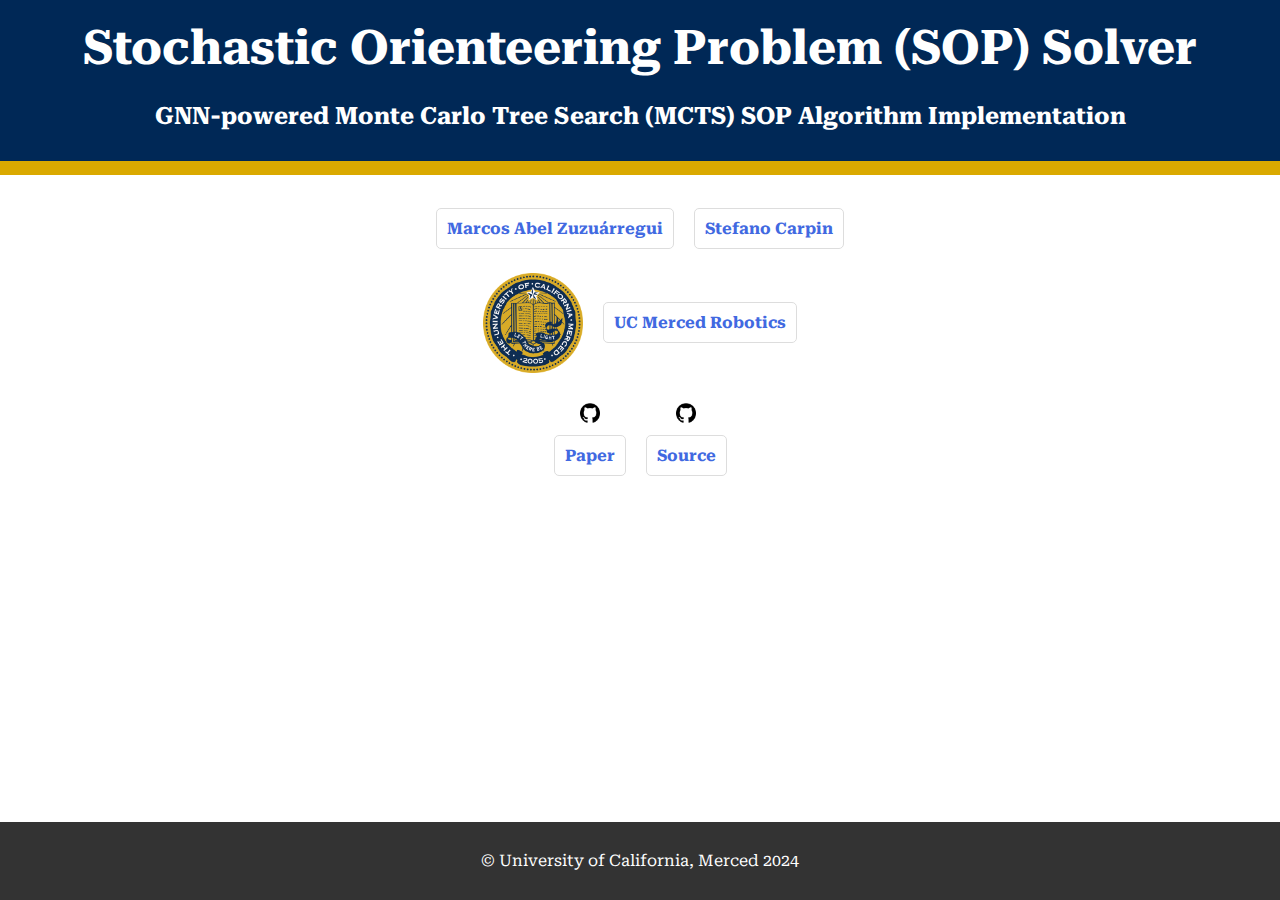
==== gnn-sop.html @ 7f9ad163 "adding visuals and subdomains" ====
<!DOCTYPE html>
<html lang="en">
<head>
    <meta charset="UTF-8">
    <meta name="viewport" content="width=device-width, initial-scale=1.0">
    <title>UCMercedRobotics</title>
    <link rel="preconnect" href="https://fonts.googleapis.com">
    <link rel="preconnect" href="https://fonts.gstatic.com" crossorigin>
    <link href="https://fonts.googleapis.com/css2?family=Roboto+Serif:ital,opsz,wght@0,8..144,100..900;1,8..144,100..900&display=swap" rel="stylesheet">
    <link rel="stylesheet" href="style.css">
</head>
<body>
    <header>
        <h1>Stochastic Orienteering Problem (SOP) Solver</h1>
        <h2>GNN-powered Monte Carlo Tree Search (MCTS) SOP Algorithm Implementation</h2>
    </header>

    <main>
        <div class="header-image-container">        
            <h3><a href="www.linkedin.com/in/marcos-zuzuárregui-73a681bb" class="link-section">Marcos Abel Zuzuárregui</a></h3>
            <h3><a href="https://robotics.ucmerced.edu/" class="link-section">Stefano Carpin</a></h3>
        </div>

        <div class="header-image-container">        
            <img src="images/UC_Merced_Seal.png" alt="UCM Seal" class="header-image">
            <h3><a href="https://robotics.ucmerced.edu/" class="link-section">UC Merced Robotics</a></h3>
        </div>

        <div class="header-image-container">   
            <div class="image-link-container">
                <img src="images/github.png" alt="GitHub" class="small-image">
                <h3><a href="https://arxiv.org/abs/2409.04653" class="link-section">Paper</a></h3>
            </div>     
            <div class="image-link-container">
                <img src="images/github.png" alt="GitHub" class="small-image">
                <h3><a href="https://github.com/ucmercedrobotics/GNNStochasticOrienteering" class="link-section">Source</a></h3>
            </div>
        </div>

        <!-- <video width="1440" autoplay muted loop playsinline>
            <source src="videos/jetson_example.mp4" type="video/mp4">
            Your browser does not support the video tag.
        </video> -->

        <!-- <p class="caption">This is a demonstration video showcasing the features of my website.</p>

        <img src="images/gptarch.png" alt="GPT Architecture" class="image" width="90%">
        <p class="caption">Our novel architecture using ChatGPT to generate mission plans for autonomous robots with constraints and conditionals.</p>

        <div class="media-container">
            <div class="image-container">
                <img src="images/ucm_graph20.png" alt="UCM graph20" class="image">
            </div>
            <div class="video-container">
                <video width="100%" autoplay muted loop playsinline>
                    <source src="videos/ucm_husky.mp4" type="video/mp4">
                    Your browser does not support the video tag.
                </video>
                <p class="caption">Driving</p>
            </div>
        </div> -->
        
    </main>

    <footer>
        <p>&copy; University of California, Merced 2024</p>
    </footer>
</body>
</html>
---- style.css ----
html, body {
    height: 100%;
    margin: 0;
    padding: 0;
    font-family: "Roboto Serif";
    line-height: 1.6;
}

body {
    display: flex;
    flex-direction: column;
}

header {
    color: #ffffff;
    padding: 20px 0;
    text-align: center;
    background: linear-gradient(to bottom, #002856 92%, #daa900 8%);
    background-size: 100% 100%;
    margin-bottom: -10px;
}

header h1 {
    margin: -10px 0;
    font-size: 48px;
    font-family: "Roboto Serif";
}

header h2 {
    margin: 20px 0;
    font-size: 24px;
    font-family: "Roboto Serif";
}

header h3 {
    margin: 10px 0;
    font-size: 16px;
    font-family: "Roboto Serif";
}

nav ul {
    list-style: none;
    padding: 0;
    margin: 20;
    display: flex;
    justify-content: center;
}

nav ul li {
    font-family: "Roboto Serif";
    position: relative; /* Important for positioning the dropdown */
    margin: 0 10px;
}

nav ul li a {
    color: #fff;
    text-decoration: none;
}

nav ul li a:hover {
    background-color: rgba(255, 255, 255, 0.2);
    border-radius: 5px;
}

/* Dropdown menu styles */
.dropdown-content {
    display: none;
    position: absolute;
    background-color: #002856;
    top: 100%; /* Position below the button */
    left: 0;
    min-width: 200px;
    box-shadow: 0px 8px 16px rgba(0,0,0,0.2);
    z-index: 1;
    overflow-wrap: break-word; /* Wrap long text to prevent overflow */
    white-space: normal; /* Allow text to wrap to the next line */
}

.dropdown-content a {
    color: white;
    padding: 12px 16px;
    text-decoration: none;
    display: block;
    text-align: left;
    transition: background-color 0.3s ease, border-radius 0.3s ease; /* Smooth transition for hover effects */
}

.dropdown-content a:hover {
    color: rgb(0, 0, 0);
    background-color: #daa900;
    border-radius: 5px;
}

.dropdown:hover .dropdown-content {
    display: block;
    border-radius: 5px;
}

main {
    flex: 1;
    padding: 20px;
    text-align: center;
}

footer {
    background-color: #333;
    color: #fff;
    text-align: center;
    padding: 10px 0;
}

/* Animation for gradient background */
@keyframes gradientAnimation {
    0% { background-position: 0% 50%; }
    50% { background-position: 100% 50%; }
    100% { background-position: 0% 50%; }
}

/* Caption styling */
.caption {
    font-family: 'Roboto Serif'; /* Use Roboto Serif for captions */
    font-size: 16px;
    color: #555;
    margin-top: 10px;
    margin-bottom: 40px;
}

/* Media container styling */
.media-container {
    display: flex;
    justify-content: center;
    gap: 20px; /* Space between video and image */
    margin: 20px 0;
}

.video-container, .image-container {
    width: 100%; /* Ensure both containers take equal width */
    max-width: 600px; /* Set a maximum width */
    height: auto; /* Adjust height automatically */
}

.video-container video, .image-container img {
    width: 100%; /* Make video and image responsive */
    height: auto; /* Maintain aspect ratio */
}

/* Image styling */
.image-container img {
    display: block; /* Remove any space below the image */
}

/* New link section styling */
.link-section {
    font-family: 'Roboto Serif'; /* Use Roboto Serif for captions */
    font-size: 16px; /* Adjust heading size */
    margin-bottom: 10px;
    color: royalblue; /* Link color */
    text-decoration: none; /* Remove underline from links */
    padding: 10px;
    border: 1px solid #ddd; /* Optional: border around the section */
    border-radius: 5px; /* Optional: rounded corners */
}

.link-section:hover {
    text-decoration: underline; /* Add underline on hover */
}

.header-image-container {
    display: flex;
    align-items: center; /* Vertically center the image and header */
    gap: 20px; /* Space between image and header */
    margin: 10px 0; /* Margin around the section */
    justify-content: center; /* Center align the contents horizontally */
}

.header-image {
    width: 100px; /* Fixed width for the image */
    height: auto; /* Maintain aspect ratio */
}

.image-link-container {
    text-align: center; /* Center align the contents */
    margin: 20px 0; /* Margin around the container */
}

.small-image {
    width: 20px; /* Adjust the size of the image */
    height: auto; /* Maintain aspect ratio */
    display: block; /* Remove any space below the image */
    margin: 0 auto; /* Center the image horizontally */
}
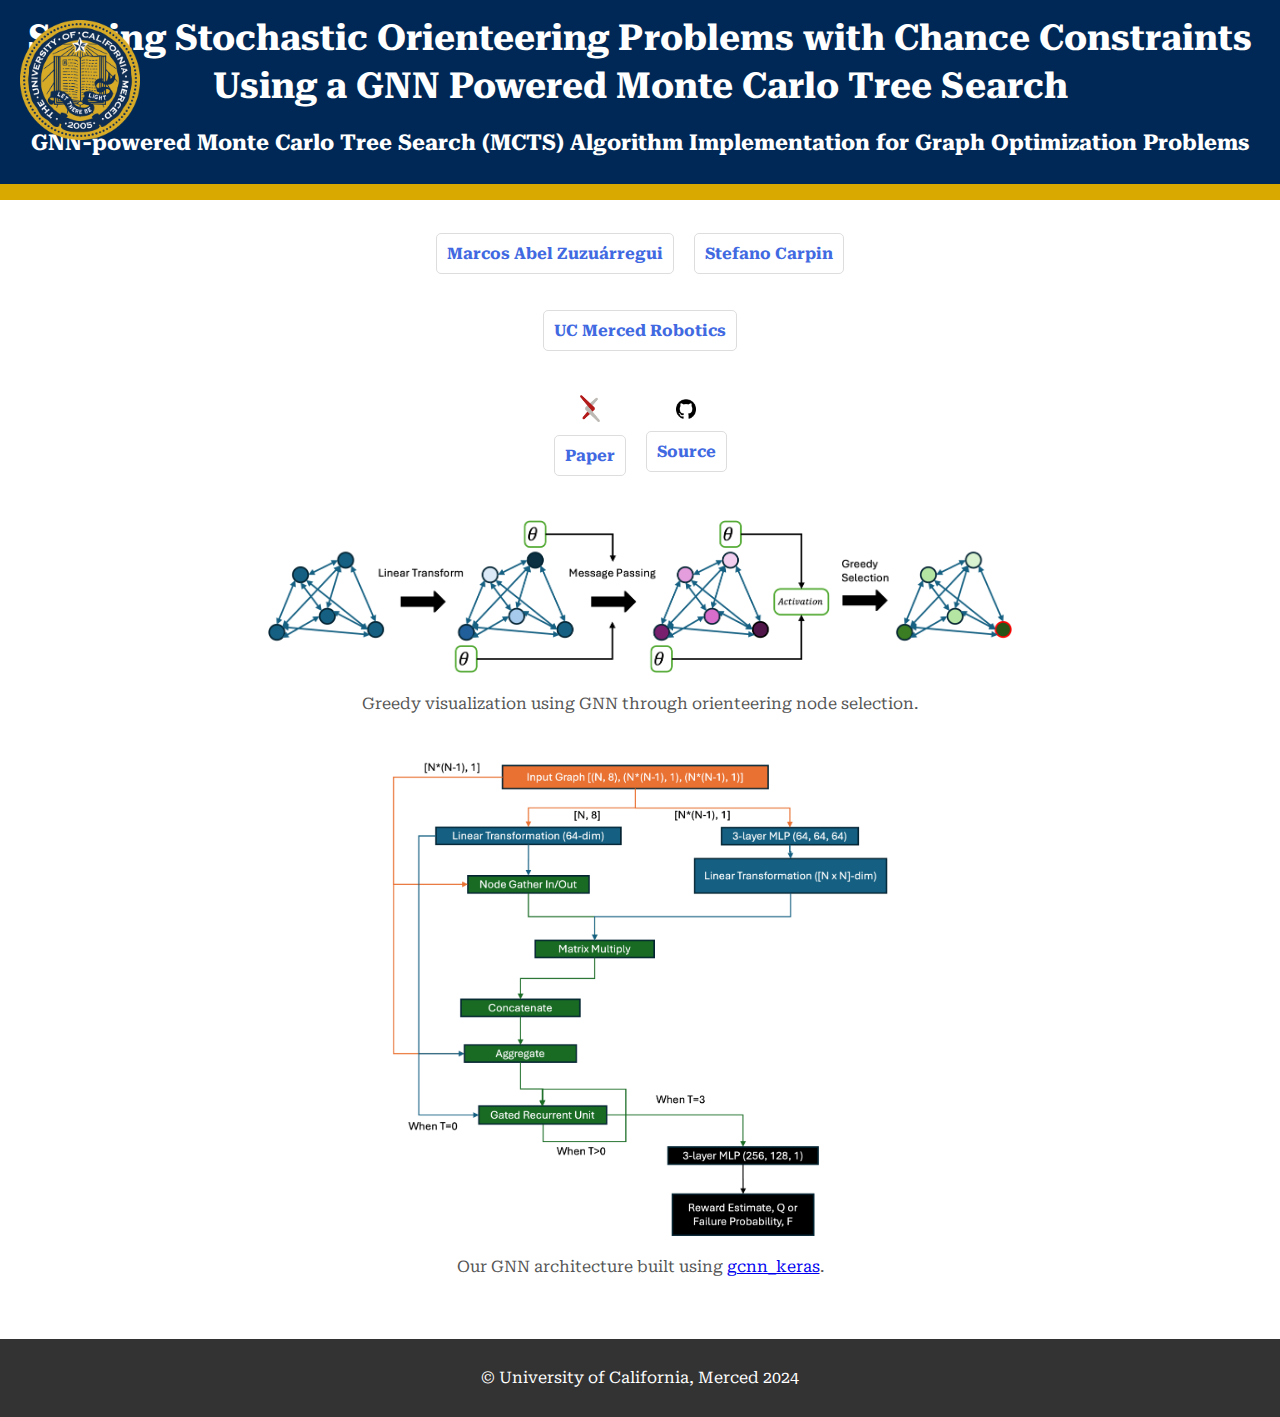
==== commit ef92c469: "updating titles and adding more images" ====
--- a/gnn-sop.html
+++ b/gnn-sop.html
@@ -11,24 +11,28 @@
 </head>
 <body>
     <header>
-        <h1>Stochastic Orienteering Problem (SOP) Solver</h1>
-        <h2>GNN-powered Monte Carlo Tree Search (MCTS) SOP Algorithm Implementation</h2>
+        <a href="index.html">
+            <img src="images/UC_Merced_Seal.png" alt="Home" class="home-logo">
+        </a>
+        <h1>Solving Stochastic Orienteering Problems with Chance Constraints </h1>
+        <h1>Using a GNN Powered Monte Carlo Tree Search</h1>
+        <h2>GNN-powered Monte Carlo Tree Search (MCTS) Algorithm Implementation for Graph Optimization Problems</h2>
     </header>
 
     <main>
         <div class="header-image-container">        
-            <h3><a href="www.linkedin.com/in/marcos-zuzuárregui-73a681bb" class="link-section">Marcos Abel Zuzuárregui</a></h3>
+            <h3><a href="https://linkedin.com/in/marcos-zuzuárregui-73a681bb" class="link-section">Marcos Abel Zuzuárregui</a></h3>
             <h3><a href="https://robotics.ucmerced.edu/" class="link-section">Stefano Carpin</a></h3>
         </div>
 
         <div class="header-image-container">        
-            <img src="images/UC_Merced_Seal.png" alt="UCM Seal" class="header-image">
+            <!-- <img src="images/UC_Merced_Seal.png" alt="UCM Seal" class="header-image"> -->
             <h3><a href="https://robotics.ucmerced.edu/" class="link-section">UC Merced Robotics</a></h3>
         </div>
 
         <div class="header-image-container">   
             <div class="image-link-container">
-                <img src="images/github.png" alt="GitHub" class="small-image">
+                <img src="images/arxiv.png" alt="Arxiv" class="small-image">
                 <h3><a href="https://arxiv.org/abs/2409.04653" class="link-section">Paper</a></h3>
             </div>     
             <div class="image-link-container">
@@ -37,15 +41,18 @@
             </div>
         </div>
 
+        <img src="images/highlevelgnn.png" alt="GNN High level" class="image" width="60%">
+        <p class="caption">Greedy visualization using GNN through orienteering node selection.</p>
+
+        <img src="images/detailedgnn.png" alt="GNN Architecture" class="image" width="40%">
+        <p class="caption">Our GNN architecture built using <a href="https://github.com/aimat-lab/gcnn_keras">gcnn_keras</a>.</p>
+
         <!-- <video width="1440" autoplay muted loop playsinline>
             <source src="videos/jetson_example.mp4" type="video/mp4">
             Your browser does not support the video tag.
         </video> -->
 
         <!-- <p class="caption">This is a demonstration video showcasing the features of my website.</p>
-
-        <img src="images/gptarch.png" alt="GPT Architecture" class="image" width="90%">
-        <p class="caption">Our novel architecture using ChatGPT to generate mission plans for autonomous robots with constraints and conditionals.</p>
 
         <div class="media-container">
             <div class="image-container">
--- a/style.css
+++ b/style.css
@@ -11,6 +11,14 @@
     flex-direction: column;
 }
 
+.home-logo {
+    position: absolute;
+    top: 20px; /* Adjust the top positioning as needed */
+    left: 20px; /* Adjust the left positioning as needed */
+    width: 120px; /* Adjust the width to your preferred size */
+    height: auto; /* Maintain aspect ratio */
+}
+
 header {
     color: #ffffff;
     padding: 20px 0;
@@ -22,13 +30,13 @@
 
 header h1 {
     margin: -10px 0;
-    font-size: 48px;
+    font-size: 36px;
     font-family: "Roboto Serif";
 }
 
 header h2 {
     margin: 20px 0;
-    font-size: 24px;
+    font-size: 22px;
     font-family: "Roboto Serif";
 }
 
